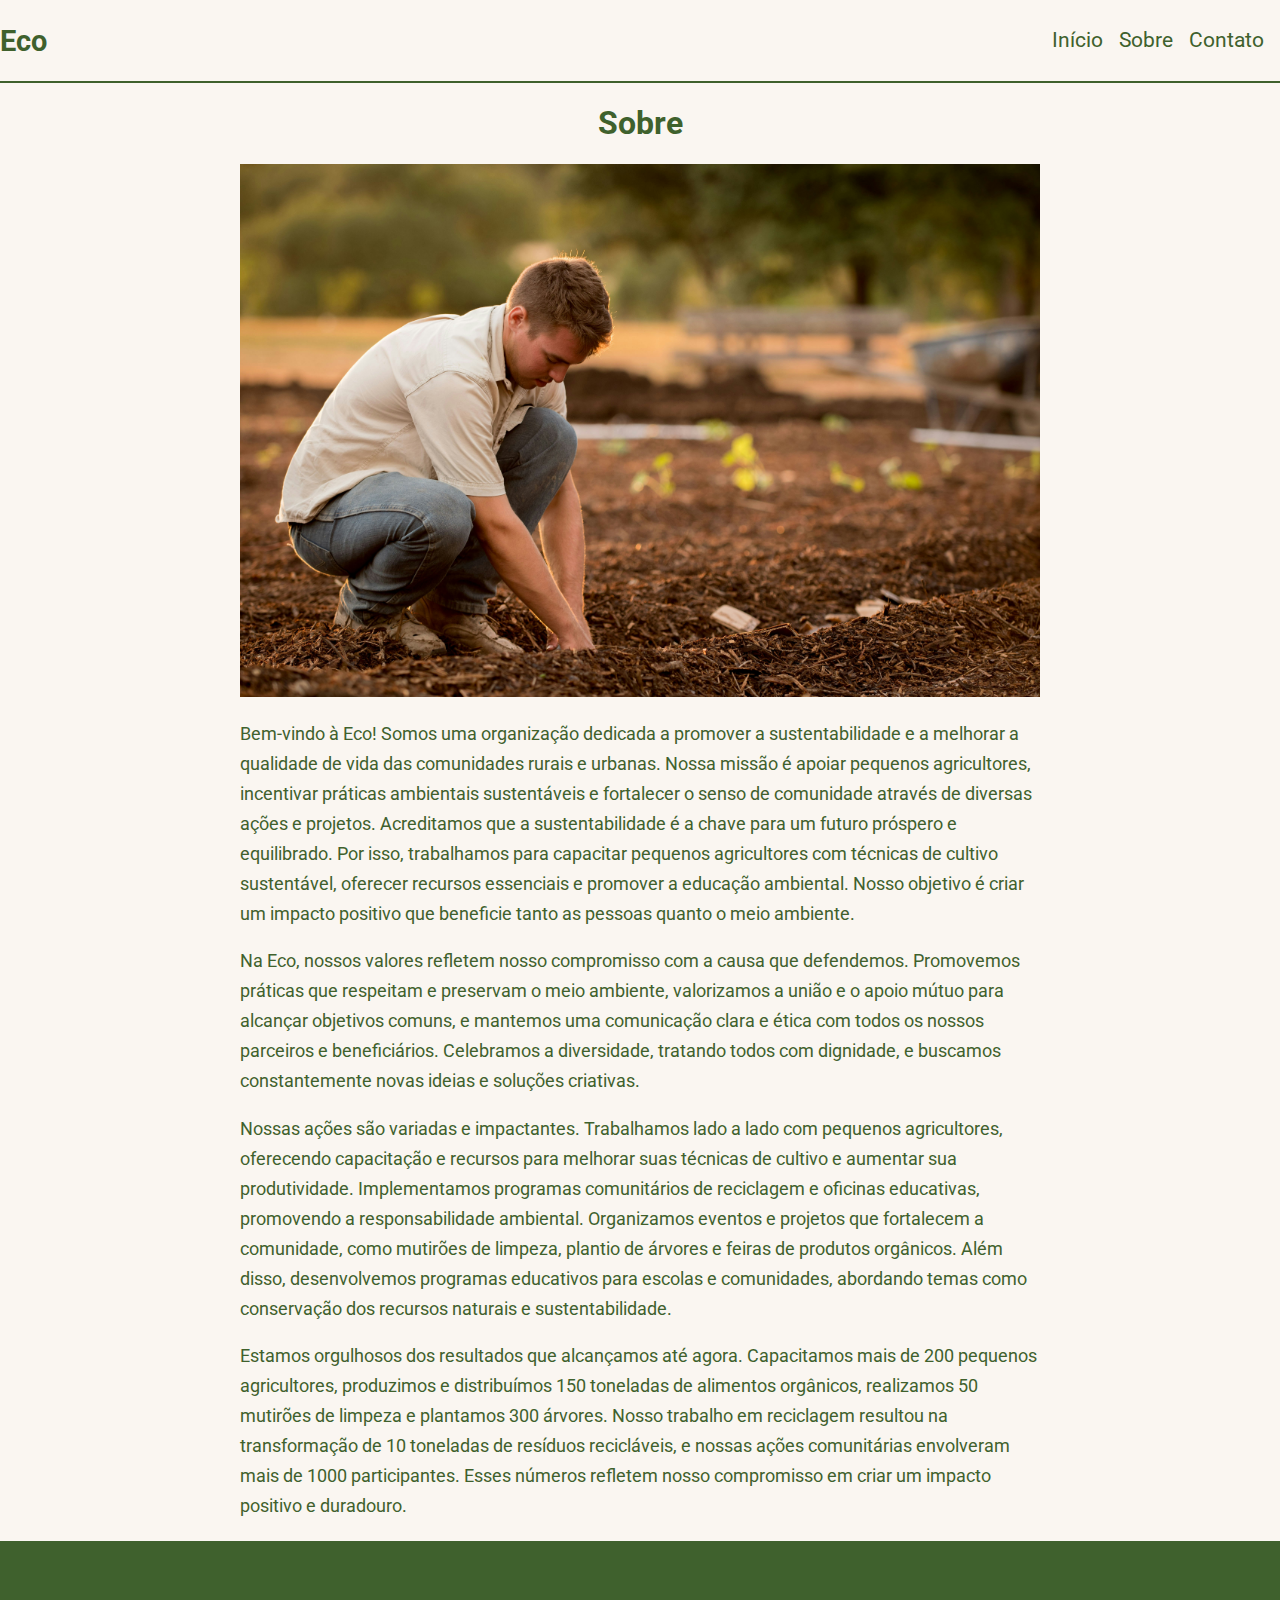
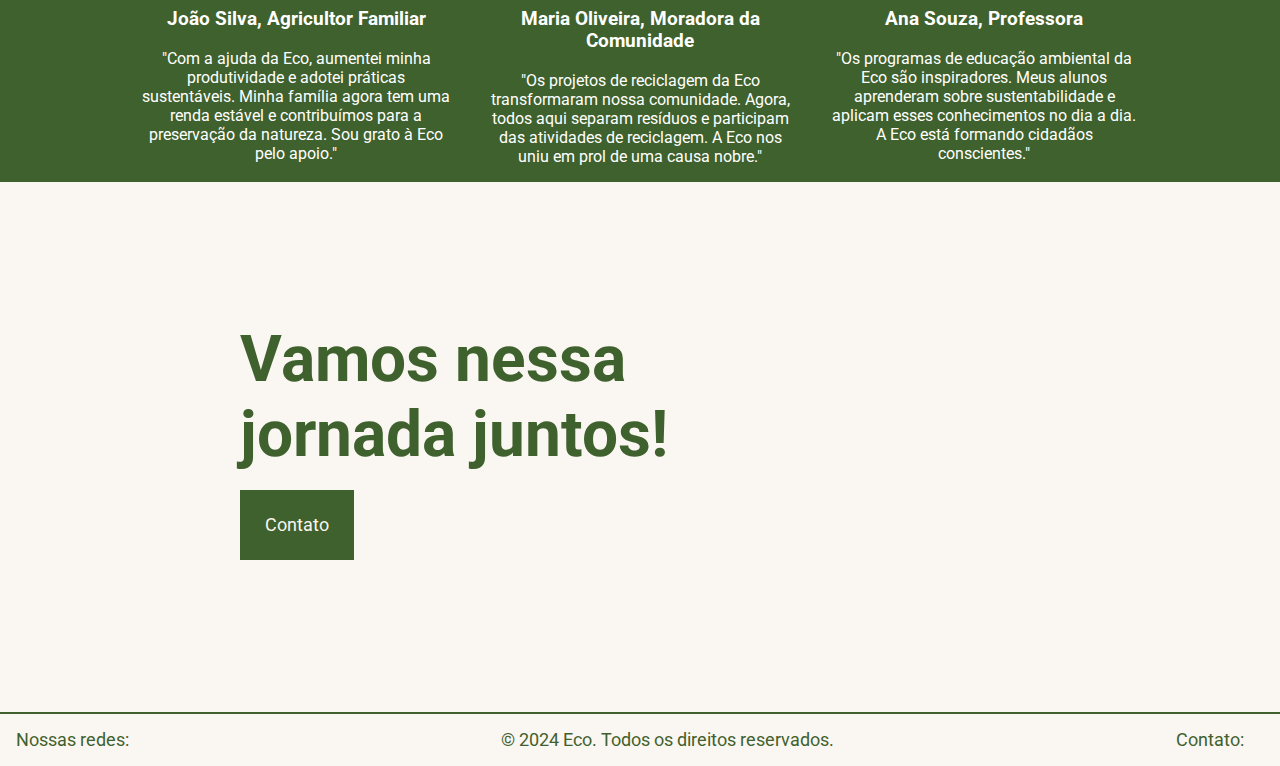
==== about.html @ bb82ea46 "Add files via upload" ====
<!DOCTYPE html>
<html lang="pt-br">
<head>
    <meta charset="UTF-8">
    <meta name="viewport" content="width=device-width, initial-scale=1.0">
    <title>About - Eco</title>

    <link rel="stylesheet" href="about.css">
    <link rel="stylesheet" href="responsive-index.css">

    <link rel="stylesheet" href="https://cdnjs.cloudflare.com/ajax/libs/font-awesome/6.5.2/css/all.min.css" integrity="sha512-SnH5WK+bZxgPHs44uWIX+LLJAJ9/2PkPKZ5QiAj6Ta86w+fsb2TkcmfRyVX3pBnMFcV7oQPJkl9QevSCWr3W6A==" crossorigin="anonymous" referrerpolicy="no-referrer" />
</head>
<body>
    
    <header>
        <h1><a href="index.html">Eco</a></h1>
        <nav>
            <div id="openMenu"><i class="fa-solid fa-bars"></i></div>
            <ul id="mainMenu">
                <li><a href="index.html">Início</a></li>
                <li><a href="about.html">Sobre</a></li>
                <li><a href="contato.html">Contato</a></li>
                <div id="closeMenu"><i class="fa-solid fa-xmark"></i></div>
            </ul>
        </nav>
    </header>

    <main>
        <h1>Sobre</h1>

        <img src="./images/img1-about.jpg" alt="">

        <p>Bem-vindo à Eco! Somos uma organização dedicada a promover a sustentabilidade e a melhorar a qualidade de vida das comunidades rurais e urbanas. Nossa missão é apoiar pequenos agricultores, incentivar práticas ambientais sustentáveis e fortalecer o senso de comunidade através de diversas ações e projetos. Acreditamos que a sustentabilidade é a chave para um futuro próspero e equilibrado. Por isso, trabalhamos para capacitar pequenos agricultores com técnicas de cultivo sustentável, oferecer recursos essenciais e promover a educação ambiental. Nosso objetivo é criar um impacto positivo que beneficie tanto as pessoas quanto o meio ambiente.</p>

        <p>Na Eco, nossos valores refletem nosso compromisso com a causa que defendemos. Promovemos práticas que respeitam e preservam o meio ambiente, valorizamos a união e o apoio mútuo para alcançar objetivos comuns, e mantemos uma comunicação clara e ética com todos os nossos parceiros e beneficiários. Celebramos a diversidade, tratando todos com dignidade, e buscamos constantemente novas ideias e soluções criativas.</p>

        <p>Nossas ações são variadas e impactantes. Trabalhamos lado a lado com pequenos agricultores, oferecendo capacitação e recursos para melhorar suas técnicas de cultivo e aumentar sua produtividade. Implementamos programas comunitários de reciclagem e oficinas educativas, promovendo a responsabilidade ambiental. Organizamos eventos e projetos que fortalecem a comunidade, como mutirões de limpeza, plantio de árvores e feiras de produtos orgânicos. Além disso, desenvolvemos programas educativos para escolas e comunidades, abordando temas como conservação dos recursos naturais e sustentabilidade.</p>

        <p>Estamos orgulhosos dos resultados que alcançamos até agora. Capacitamos mais de 200 pequenos agricultores, produzimos e distribuímos 150 toneladas de alimentos orgânicos, realizamos 50 mutirões de limpeza e plantamos 300 árvores. Nosso trabalho em reciclagem resultou na transformação de 10 toneladas de resíduos recicláveis, e nossas ações comunitárias envolveram mais de 1000 participantes. Esses números refletem nosso compromisso em criar um impacto positivo e duradouro.</p>
    </main>

    <div class="background-depoimentos">
        <h2>Depoimentos</h2>

        <div class="grid">
 
         <div>
             <h3>João Silva, Agricultor Familiar</h3>
 
             <p>"Com a ajuda da Eco, aumentei minha produtividade e adotei práticas sustentáveis. Minha família agora tem uma renda estável e contribuímos para a preservação da natureza. Sou grato à Eco pelo apoio."</p>
         </div>
 
         <div>
             <h3>Maria Oliveira, Moradora da Comunidade</h3>
 
             <p>"Os projetos de reciclagem da Eco transformaram nossa comunidade. Agora, todos aqui separam resíduos e participam das atividades de reciclagem. A Eco nos uniu em prol de uma causa nobre."</p>
         </div>
 
         <div>
             <h3>Ana Souza, Professora</h3>
 
             <p>"Os programas de educação ambiental da Eco são inspiradores. Meus alunos aprenderam sobre sustentabilidade e aplicam esses conhecimentos no dia a dia. A Eco está formando cidadãos conscientes."</p>
         </div>
        </div>
    </div>

   <main>
    <div class="section1">
        <h1>Vamos nessa <br> jornada juntos!</h1>

        <div>
            <a href="contato.html">Contato</a>
        </div>
    </div>
   </main>

   <footer>
    <div>Nossas redes: <a href="#"><i class="fa-brands fa-facebook"></i></a> <a href="#"><i class="fa-brands fa-instagram"></i></a> <a href="#"><i class="fa-brands fa-twitter"></i></a></div>

    <div>&#169; 2024 Eco. Todos os direitos reservados.</div>

    <div>Contato: <a href="#"><i class="fa-brands fa-whatsapp"></i></a> <a href="#"></a></div>
   </footer>

    <script src="script.js"></script>
</body>
</html>
---- about.css ----
@import url('https://fonts.googleapis.com/css2?family=Roboto:ital,wght@0,100;0,300;0,400;0,500;0,700;0,900;1,100;1,300;1,400;1,500;1,700;1,900&display=swap');

body {
    margin: 0;
    background-color: #faf6f1;
    font-family: "Roboto", sans-serif;
    color: #3F612D;
}

header {
    display: flex;
    justify-content: space-between;
    align-items: center;
    border-bottom: 2px solid #3F612D;
}

header h1 a {
    font-size: 1.8rem;
    text-decoration: none;
    color: #3F612D;
}

nav {
    display: flex;
    justify-content: space-between;
    align-items: center;
}

nav #mainMenu {
    display: flex;
    list-style-type: none;
}

nav #mainMenu li a {
    text-decoration: none;
    color: #3F612D;
    margin-right: 1rem;
    font-size: 1.3rem;
}

nav #openMenu {
    display: none;
    font-size: 2rem;
    cursor: pointer;
    margin: 1rem;
}

nav #mainMenu #closeMenu {
    cursor: pointer;
    font-size: 2rem;
    display: none;
}

nav a:hover {
    position: relative;
}

nav a::before {
    content: "";
    height: 2px;
    visibility: hidden;
    width: 100%;
    background-color: #3F612D;
    bottom: 0;
    left: 0;
    transform: scaleX(0);
    transform-origin: left;
    transition: all .2s;
}

nav a:hover::before {
    position: absolute;
    visibility: visible;
    transform: scaleX(1);
}

main {
    max-width: 800px;
    margin: auto;
}

main h1 {
    text-align: center;
}

main p {
    line-height: 30px;
    font-size: 1.1rem;
}

main img {
    width: 100%;
}

main h2 {
    text-align: center;
    border-bottom: 2px solid #3F612D;
}

.grid {
    display: grid;
    grid-template-columns: 1fr 1fr 1fr;
    gap: 2rem;
    color: #fff;

    max-width: 1000px;
    margin: auto;
    text-align: center;
}

.background-depoimentos {
    width: 100%;
    background-color: #3F612D;
}

main .section1 {
    display: flex;
    justify-content: center;
    flex-direction: column;

    margin-bottom: 5rem;
    height: 50vh;
}

main .section1 h1 {
    text-align: left;
    font-size: 4rem;
}

main  .section1 a {
    text-decoration: none;
    color: #faf6f1;
    background-color: #3F612D;
    padding: 1.5rem;
    font-size: 1.1rem;
    border: 1px solid #3F612D;
    transition: all .2s;
}

main .section1 a:hover {
    color: #3F612D;
    background-color: #faf6f1;
}

footer {
    display: flex;
    justify-content: space-between;

    font-size: 1.1rem;
    padding: 1rem;
    border-top: 2px solid #3F612D;
}

footer a {
    color: #3F612D;
    margin-right: 10px;
    transition: all .2s;
}

footer a:hover {
    color: #6aa54a;
}
---- responsive-index.css ----
@media(max-width: 580px) {
    nav #mainMenu {
        height: 100vh;
        position: fixed;
        display: none;
        justify-content: center;
        align-items: center;
        flex-direction: column;
        background-color: #faf6f1;
        transition: all .8s ease-in-out 0s;
        z-index: 1;
        bottom: 0;
        left: 0;
        right: 0;
        top: 0;
    }

    nav #openMenu, #closeMenu {
        color: #3F612D;
    }

    nav #openMenu {
        display: block;
    }

    nav #mainMenu #closeMenu {
        display: block;
        top: 20px;
        right: 20px;
        position: absolute;
    }

    nav #mainMenu li {
        margin-bottom: 4rem;
    }

    nav #mainMenu li a {
        font-size: 4.2rem;
    }

    .slider {
        height: 400px;
    }
    
    main {
        max-width: 400px;
    }
    
    main p {
        font-size: 1rem;
    }
    
    main .section1 h1 {
        font-size: 2.5rem;
    }
    
    main .section1 p {
        font-size: 1rem;
    }
    
    main .section2 h2 {
        font-size: 2.2rem;
    }
    
    main .section2 p {
        font-size: 1rem;
    }
    
    main .section2 .grid {
        display: flex;
        flex-direction: column;
    } 
    
    .about {
        max-width: 400px;
    }
    
    .about h1 {
        font-size: 2.5rem;
    }
    
    .about p {
        font-size: 1rem;
    }

    main .grid-final {
        display: flex;
        flex-direction: column;
        text-align: center;
        height: 100vh;
    }
    
    main .grid-final h1 {
        font-size: 2.5rem;
    }
    
    footer {
        font-size: 1rem;
    }

    .grid {
        display: flex;
        flex-direction: column;
        max-width: 400px;
    }
}
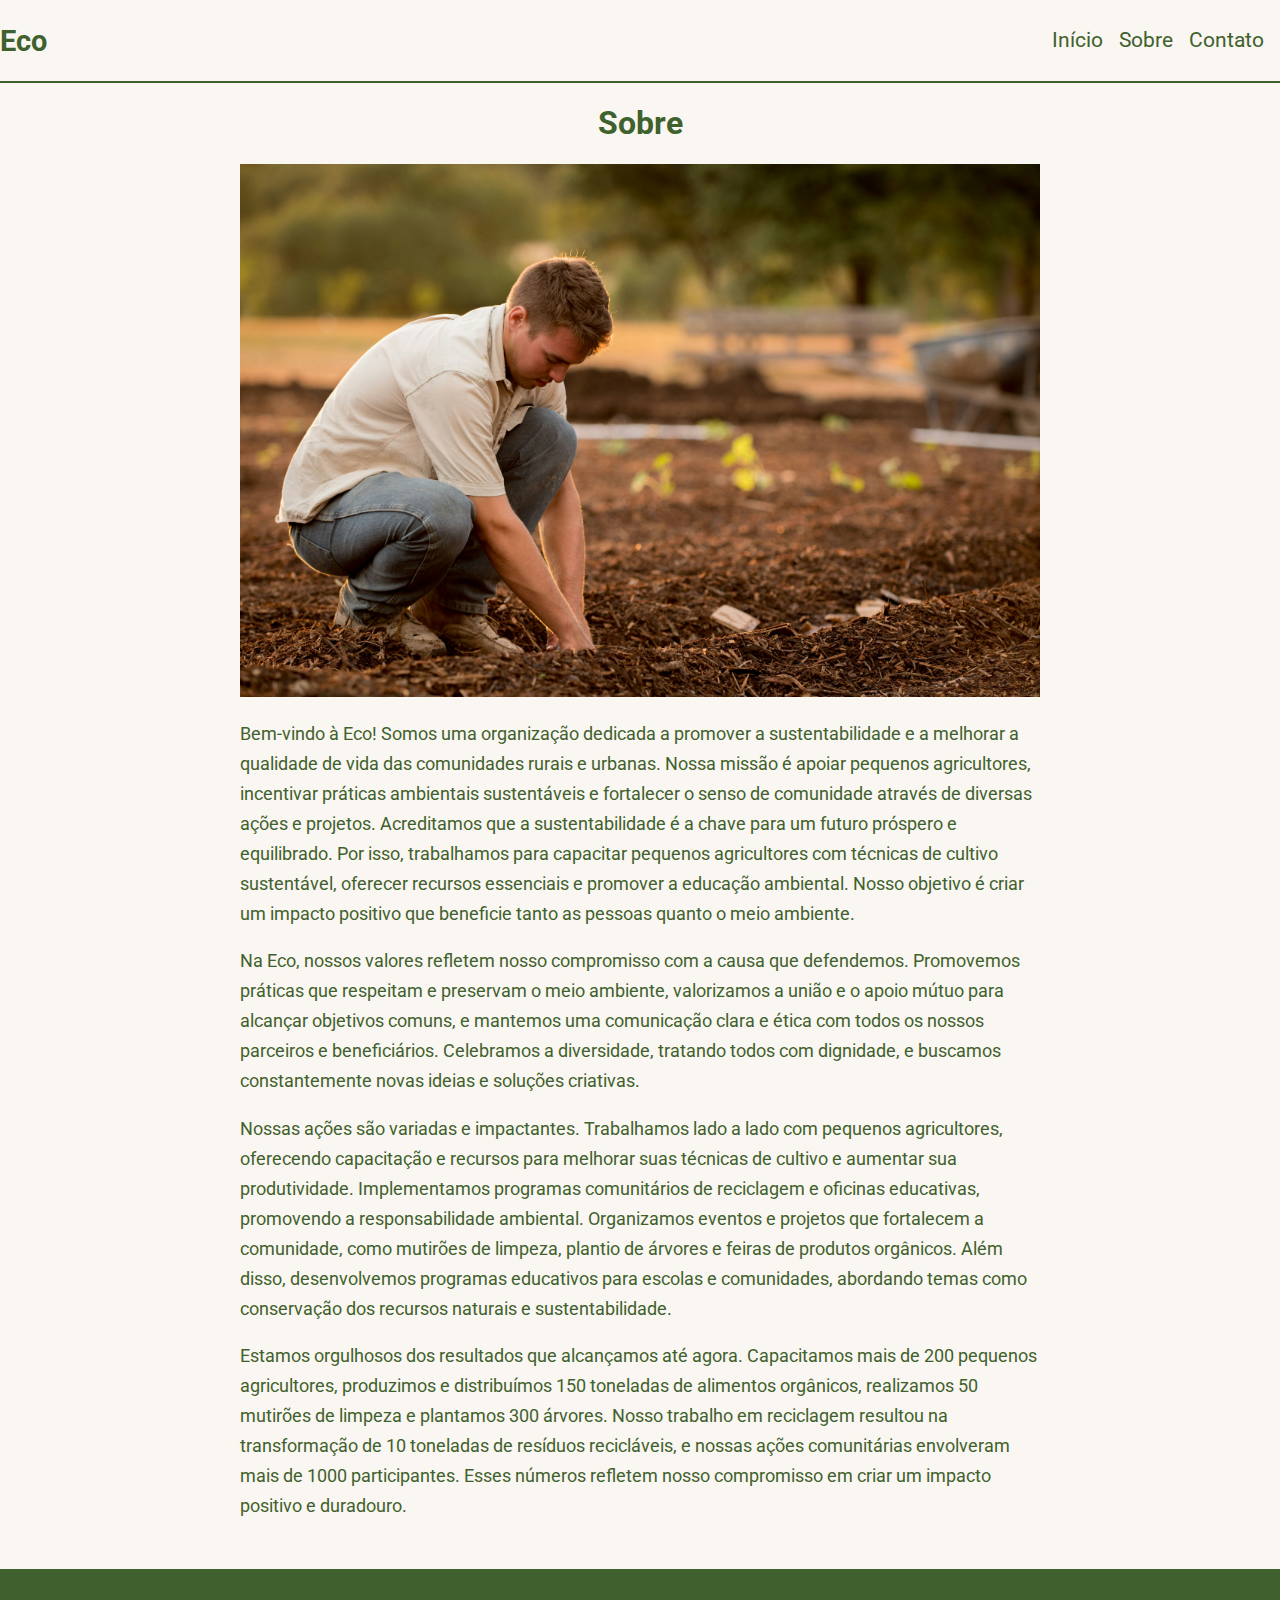
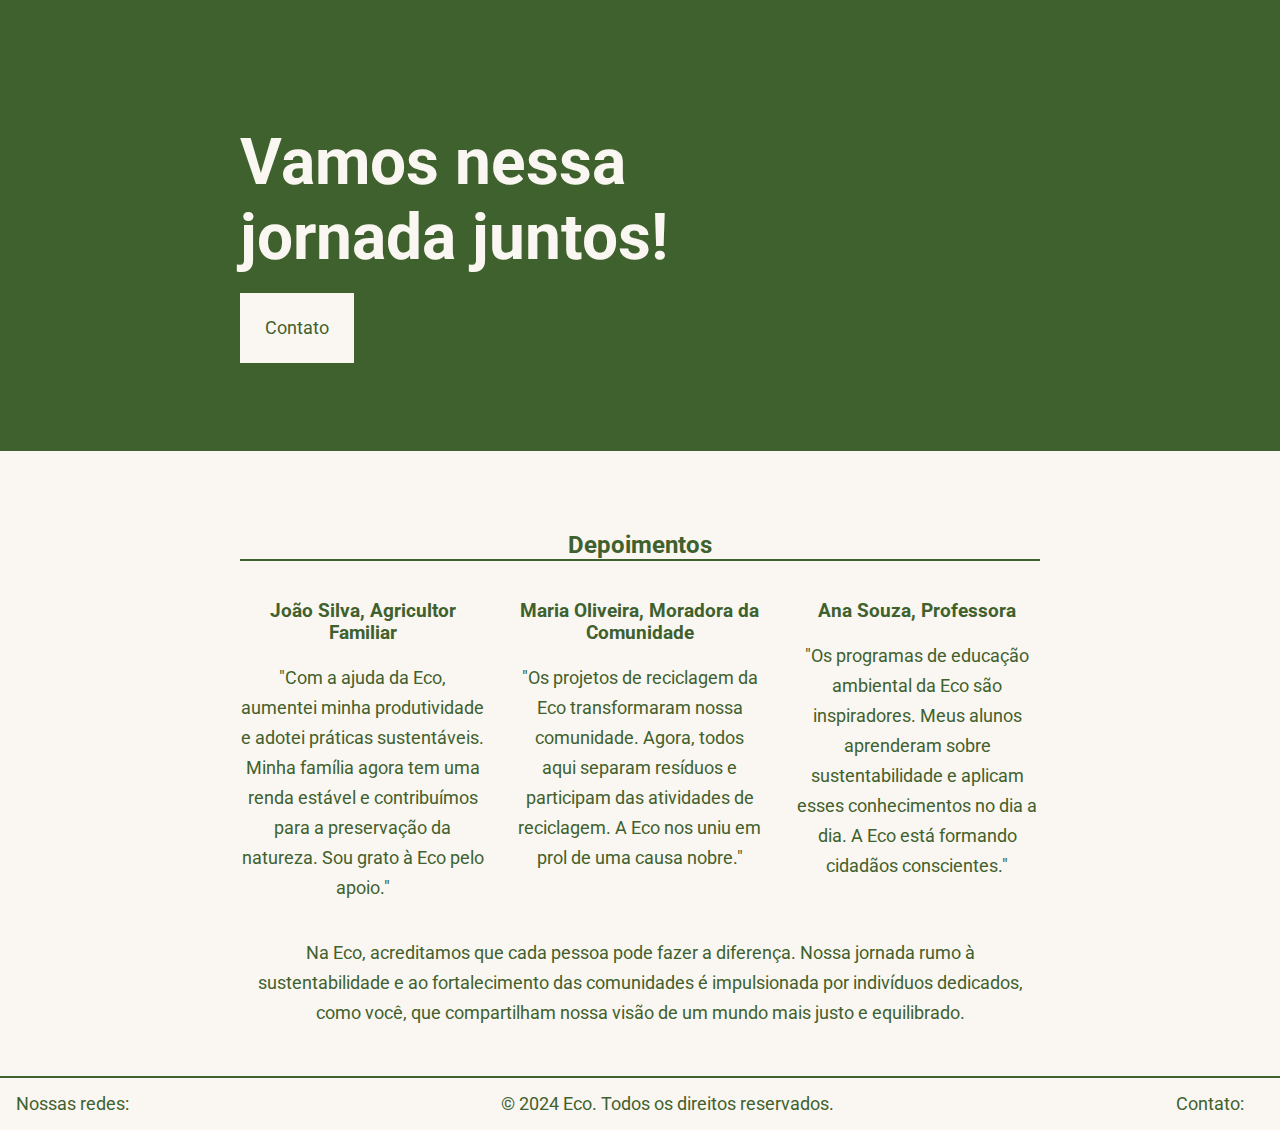
==== commit 7ecd3e2c: "Add files via upload" ====
--- a/about.html
+++ b/about.html
@@ -39,11 +39,29 @@
         <p>Estamos orgulhosos dos resultados que alcançamos até agora. Capacitamos mais de 200 pequenos agricultores, produzimos e distribuímos 150 toneladas de alimentos orgânicos, realizamos 50 mutirões de limpeza e plantamos 300 árvores. Nosso trabalho em reciclagem resultou na transformação de 10 toneladas de resíduos recicláveis, e nossas ações comunitárias envolveram mais de 1000 participantes. Esses números refletem nosso compromisso em criar um impacto positivo e duradouro.</p>
     </main>
 
-    <div class="background-depoimentos">
-        <h2>Depoimentos</h2>
+
+
+
+
+    <div class="background-section">
+        <div class="section1">
+        <h1>Vamos nessa <br> jornada juntos!</h1>
+
+        <div>
+            <a href="contato.html">Contato</a>
+        </div>
+    </div>
+    </div>
+    
+
+
+
+
+
+   <main>
+    <h2>Depoimentos</h2>
 
         <div class="grid">
- 
          <div>
              <h3>João Silva, Agricultor Familiar</h3>
  
@@ -62,17 +80,10 @@
              <p>"Os programas de educação ambiental da Eco são inspiradores. Meus alunos aprenderam sobre sustentabilidade e aplicam esses conhecimentos no dia a dia. A Eco está formando cidadãos conscientes."</p>
          </div>
         </div>
-    </div>
 
-   <main>
-    <div class="section1">
-        <h1>Vamos nessa <br> jornada juntos!</h1>
-
-        <div>
-            <a href="contato.html">Contato</a>
-        </div>
-    </div>
+        <p class="p-center">Na Eco, acreditamos que cada pessoa pode fazer a diferença. Nossa jornada rumo à sustentabilidade e ao fortalecimento das comunidades é impulsionada por indivíduos dedicados, como você, que compartilham nossa visão de um mundo mais justo e equilibrado.</p>
    </main>
+  
 
    <footer>
     <div>Nossas redes: <a href="#"><i class="fa-brands fa-facebook"></i></a> <a href="#"><i class="fa-brands fa-instagram"></i></a> <a href="#"><i class="fa-brands fa-twitter"></i></a></div>
--- a/about.css
+++ b/about.css
@@ -77,6 +77,7 @@
 main {
     max-width: 800px;
     margin: auto;
+    margin-bottom: 3rem;
 }
 
 main h1 {
@@ -101,45 +102,57 @@
     display: grid;
     grid-template-columns: 1fr 1fr 1fr;
     gap: 2rem;
-    color: #fff;
+    color: #3F612D;
 
     max-width: 1000px;
     margin: auto;
     text-align: center;
 }
 
-.background-depoimentos {
+main .p-center {
+    text-align: center;
+}
+
+.background-section {
     width: 100%;
+    height: 100%;
     background-color: #3F612D;
 }
 
-main .section1 {
+.section1 {
     display: flex;
     justify-content: center;
     flex-direction: column;
+
+    max-width: 800px;
+    height: 50vh;
+    padding: 1rem;
+
+    margin: auto;
+    color: #faf6f1;
 
     margin-bottom: 5rem;
     height: 50vh;
 }
 
-main .section1 h1 {
+.section1 h1 {
     text-align: left;
     font-size: 4rem;
 }
 
-main  .section1 a {
+.section1 a {
     text-decoration: none;
-    color: #faf6f1;
-    background-color: #3F612D;
+    color: #3F612D;
+    background-color: #faf6f1;
     padding: 1.5rem;
     font-size: 1.1rem;
-    border: 1px solid #3F612D;
+    border: 1px solid #faf6f1;
     transition: all .2s;
 }
 
-main .section1 a:hover {
-    color: #3F612D;
-    background-color: #faf6f1;
+.section1 a:hover {
+    color: #faf6f1;
+    background-color: #3F612D;
 }
 
 footer {
--- a/responsive-index.css
+++ b/responsive-index.css
@@ -39,22 +39,26 @@
     }
 
     .slider {
-        height: 400px;
+        height: 300px;
     }
     
     main {
-        max-width: 400px;
+        max-width: 340px;
     }
     
     main p {
         font-size: 1rem;
     }
+
+    .section1 {
+        max-width: 340px;
+    }
     
-    main .section1 h1 {
+    .section1 h1 {
         font-size: 2.5rem;
     }
     
-    main .section1 p {
+    .section1 p {
         font-size: 1rem;
     }
     
@@ -72,7 +76,7 @@
     } 
     
     .about {
-        max-width: 400px;
+        max-width: 340px;
     }
     
     .about h1 {
@@ -101,6 +105,7 @@
     .grid {
         display: flex;
         flex-direction: column;
-        max-width: 400px;
+        max-width: 340px;
+        padding-bottom: 10px;
     }
 }